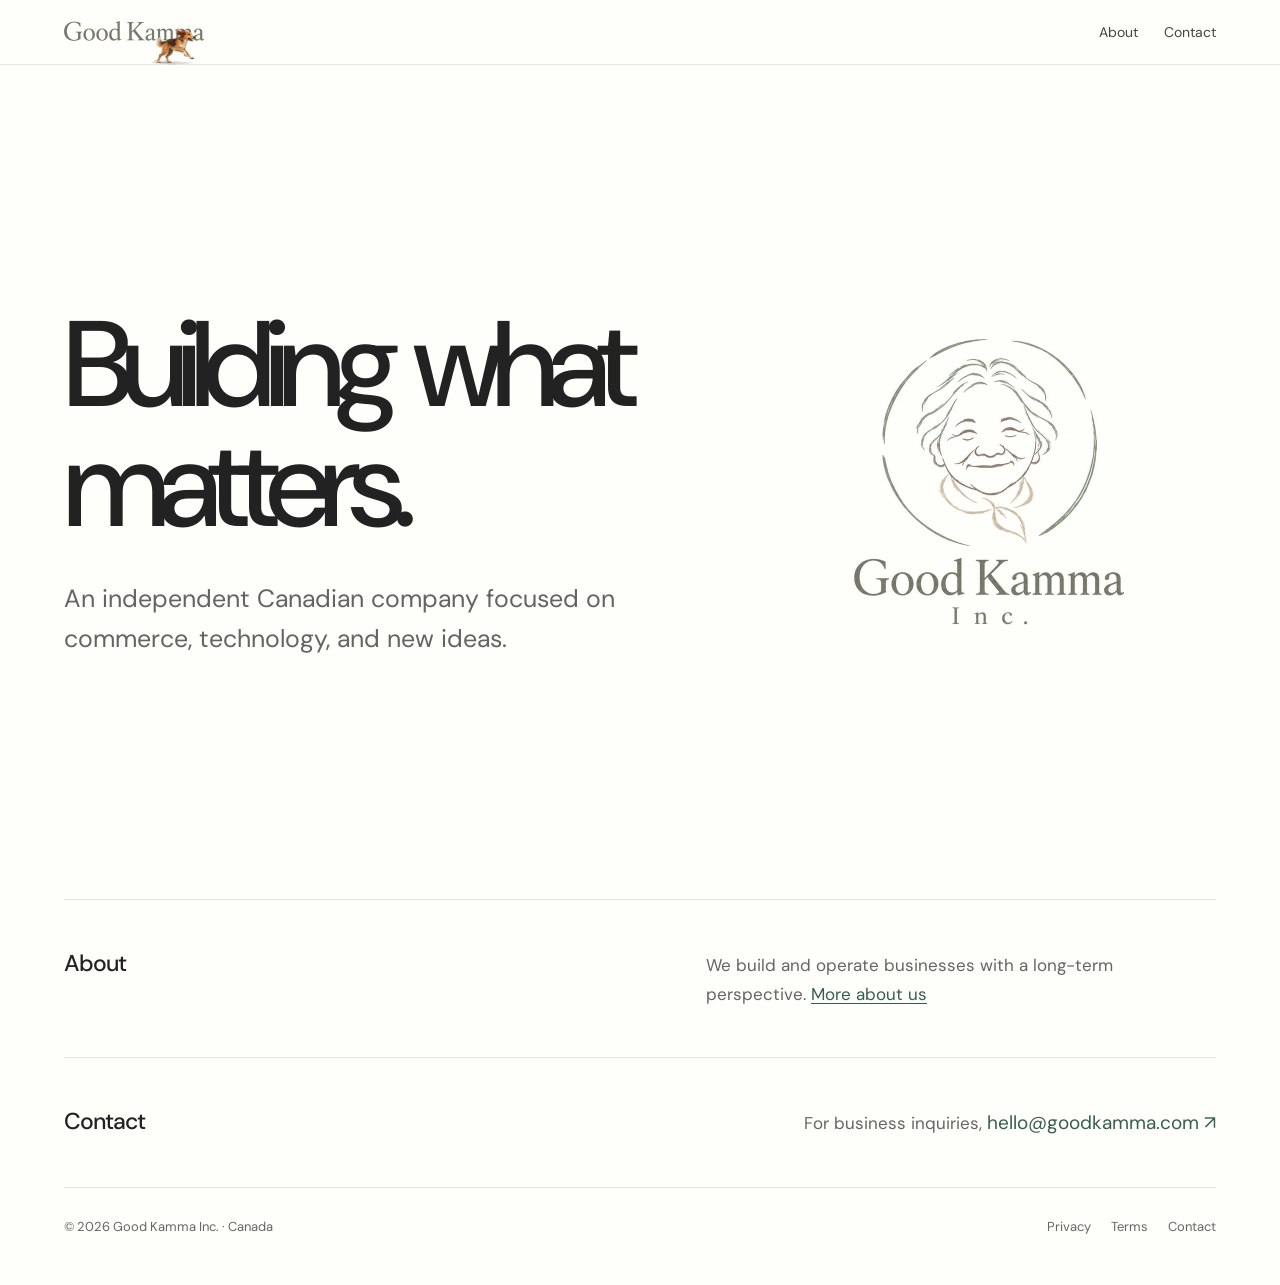
==== index.html @ e50ec26b "Restructure site to repo root, add header dog, SEO and performance work - Move site files out of goo" ====
<!doctype html>
<html lang="en-CA">
<head>
<meta charset="utf-8"><meta name="viewport" content="width=device-width, initial-scale=1">
<meta name="theme-color" content="#fefefa">
<title>Good Kamma Inc. | Canadian commerce &amp; technology company</title>
<meta name="description" content="Good Kamma Inc. is an independent company based in Alberta, Canada. We build and operate businesses in commerce and technology, and back new ideas we believe in.">
<link rel="canonical" href="https://goodkamma.com/">
<meta property="og:type" content="website"><meta property="og:site_name" content="Good Kamma Inc."><meta property="og:locale" content="en_CA">
<meta property="og:title" content="Good Kamma Inc. | Canadian commerce &amp; technology company"><meta property="og:description" content="Good Kamma Inc. is an independent company based in Alberta, Canada. We build and operate businesses in commerce and technology, and back new ideas we believe in."><meta property="og:url" content="https://goodkamma.com/">
<meta property="og:image" content="https://goodkamma.com/assets/og-image.jpg"><meta property="og:image:width" content="1200"><meta property="og:image:height" content="630"><meta property="og:image:alt" content="Good Kamma Inc. logo">
<meta name="twitter:card" content="summary_large_image">
<link rel="icon" type="image/png" href="assets/favicon.png"><link rel="apple-touch-icon" href="assets/apple-touch-icon.png">
<link rel="preconnect" href="https://fonts.googleapis.com"><link rel="preconnect" href="https://fonts.gstatic.com" crossorigin>
<link rel="stylesheet" href="https://fonts.googleapis.com/css2?family=DM+Sans:wght@400;500;600&amp;display=swap" media="print" onload="this.media='all'"><noscript><link rel="stylesheet" href="https://fonts.googleapis.com/css2?family=DM+Sans:wght@400;500;600&amp;display=swap"></noscript>
<link rel="stylesheet" href="assets/site.css">
<script type="application/ld+json">{"@context":"https://schema.org","@graph":[{"@type":"Organization","@id":"https://goodkamma.com/#organization","name":"Good Kamma Inc.","alternateName":"Good Kamma","url":"https://goodkamma.com/","logo":{"@type":"ImageObject","url":"https://goodkamma.com/assets/logo-512.png","width":512,"height":512},"image":"https://goodkamma.com/assets/og-image.jpg","email":"hello@goodkamma.com","description":"An independent Canadian company that builds and operates businesses in commerce and technology.","address":{"@type":"PostalAddress","addressRegion":"AB","addressCountry":"CA"},"areaServed":"CA","contactPoint":{"@type":"ContactPoint","contactType":"customer service","email":"hello@goodkamma.com","areaServed":"CA","availableLanguage":"English"}},{"@type":"WebSite","@id":"https://goodkamma.com/#website","url":"https://goodkamma.com/","name":"Good Kamma Inc.","inLanguage":"en-CA","publisher":{"@id":"https://goodkamma.com/#organization"}},{"@type":"WebPage","@id":"https://goodkamma.com/#webpage","url":"https://goodkamma.com/","name":"Good Kamma Inc. | Canadian commerce & technology company","description":"Good Kamma Inc. is an independent company based in Alberta, Canada. We build and operate businesses in commerce and technology, and back new ideas we believe in.","isPartOf":{"@id":"https://goodkamma.com/#website"},"about":{"@id":"https://goodkamma.com/#organization"},"inLanguage":"en-CA"}]}</script>
</head>
<body>
<header><a href="index.html" class="brand" aria-label="Good Kamma Inc. home"><img class="brand-wordmark" src="assets/wordmark.webp" width="140" height="22" alt="Good Kamma"></a><nav aria-label="Main navigation"><a href="about.html">About</a><a href="contact.html">Contact</a></nav></header>
<main id="top">
<section class="hero" aria-labelledby="heading">
<h1 id="heading">Building what<br>matters.</h1>
<p class="intro">An independent Canadian company focused on commerce, technology, and new ideas.</p>
<aside class="hero-mark">
<img class="hero-emblem" src="assets/emblem.webp" width="215" height="207" alt="Good Kamma emblem: a line drawing of a smiling grandmother inside a circle">
<img class="hero-logo-type" src="assets/logotype.webp" width="270" height="67" alt="Good Kamma Inc.">
</aside>
</section>
<section class="section" id="about"><h2>About</h2><p>We build and operate businesses with a long-term perspective. <a href="about.html" style="color:var(--green)">More about us</a></p></section>
<section class="section" id="contact"><h2>Contact</h2><p>For business inquiries, <a class="email" href="mailto:hello@goodkamma.com">hello@goodkamma.com ↗</a></p></section>
</main>
<footer><span>© <span id="year">2026</span> Good Kamma Inc. · Canada</span><nav aria-label="Legal"><a href="privacy.html">Privacy</a><a href="terms.html">Terms</a><a href="contact.html">Contact</a></nav></footer>
<script>document.getElementById('year').textContent=new Date().getFullYear()</script>
<script src="assets/dog.js" defer></script>
</body></html>
---- assets/site.css ----
:root{--ink:#222;--muted:#646464;--line:#e5e5e5;--paper:#fefefa;--green:#365f49;--red:#b8483b;--gold:#d0a03c;--blue:#3f6f8e;--page-pad:6vw;--header-h:58px}
*{box-sizing:border-box}
html{scroll-behavior:smooth}
body{margin:0;overflow-x:hidden;background:var(--paper);color:var(--ink);font-family:'DM Sans',Arial,sans-serif;-webkit-font-smoothing:antialiased}
a{color:inherit;text-decoration:none}
a:hover{text-decoration:underline}
a:focus-visible,button:focus-visible,input:focus-visible,textarea:focus-visible,select:focus-visible{outline:2px solid var(--green);outline-offset:3px}

header{height:var(--header-h);margin:auto;padding:9px var(--page-pad);border-bottom:1px solid var(--line);display:flex;align-items:center;justify-content:space-between}
.brand{display:block;line-height:1}
.brand:hover{text-decoration:none}
.brand-wordmark{display:block;width:140px;height:22px}
nav{display:flex;gap:17px;color:#444;font-size:13px}
nav a[aria-current=page]{color:var(--green);font-weight:600}

main{margin:auto;padding:0 var(--page-pad)}
.hero{position:relative;min-height:calc(100vh - var(--header-h));min-height:calc(100svh - var(--header-h));padding:36px 0;border-bottom:1px solid var(--line);display:flex;flex-direction:column;align-items:flex-start;justify-content:center}
h1{max-width:1120px;margin:0;font-size:clamp(52px,14vw,84px);font-weight:500;letter-spacing:-.075em;word-spacing:.08em;line-height:1}
.intro{max-width:650px;margin:24px 0 0;color:var(--muted);font-size:18px;line-height:1.55}
.hero-mark{position:relative;width:148px;margin:24px auto 0;align-self:center;text-align:center}
.hero-emblem{display:block;width:112px;height:108px;margin:auto}
.hero-logo-type{display:block;width:140px;height:35px;margin:7px auto 0}

.section{padding:34px 0;border-bottom:1px solid var(--line)}
.section h2{margin:0;font-size:22px;font-weight:500;letter-spacing:-.04em}
.section p{max-width:510px;margin:16px 0 0;color:var(--muted);font-size:16px;line-height:1.65}
.section .email{display:block;color:var(--green);font-size:18px}

/* Inner pages */
.page-head{padding:62px 0 40px;border-bottom:1px solid var(--line)}
.page-head h1{font-size:clamp(44px,12vw,72px);letter-spacing:-.065em;line-height:1.02}
.page-head .intro{margin-top:24px}
.meta{margin-top:20px;color:#666;font-size:14px}
.block{padding:36px 0;border-bottom:1px solid var(--line);display:grid;grid-template-columns:1fr;gap:18px}
.block h2{margin:0;font-size:22px;font-weight:500;letter-spacing:-.04em}
.block .body{max-width:680px}
.block p,.block li{color:#4a4a4a;font-size:16px;line-height:1.7}
.block p{margin:0 0 16px}
.block p:last-child{margin-bottom:0}
.block ul{margin:0 0 16px;padding-left:20px}
.block li{margin-bottom:6px}
.block a{color:var(--green);text-decoration:underline;text-underline-offset:3px}

.contact-grid{padding:40px 0;border-bottom:1px solid var(--line);display:grid;grid-template-columns:1fr;gap:42px}
.contact-grid h2{margin:0 0 14px;font-size:22px;font-weight:500;letter-spacing:-.04em}
.contact-grid p{margin:0 0 26px;color:var(--muted);font-size:16px;line-height:1.65}
.big-email{color:var(--green);font-size:clamp(21px,7vw,30px);letter-spacing:-.03em;overflow-wrap:anywhere}
form{display:grid;gap:18px}
label{display:grid;gap:8px;color:#444;font-size:14px;font-weight:500}
input,textarea,select{width:100%;min-width:0;padding:13px 14px;border:1px solid #cfcfcf;border-radius:6px;background:#fff;color:var(--ink);font:inherit;font-size:16px}
textarea{min-height:160px;resize:vertical}
input:focus,textarea:focus,select:focus{border-color:var(--green)}
input[aria-invalid=true],textarea[aria-invalid=true]{border-color:#8b2020}
form button{min-height:48px;padding:14px 24px;border:0;border-radius:6px;background:var(--green);color:#fff;cursor:pointer;font:inherit;font-size:15px;font-weight:600;justify-self:start}
form button:hover{background:#2b4c3a}
.optional{color:#666;font-weight:400}
.form-note{margin:0;color:#666;font-size:13px;line-height:1.55}

footer{margin:auto;padding:26px var(--page-pad) 40px;color:#666;font-size:13px;display:flex;flex-direction:column;gap:16px}
footer nav{gap:20px;color:#666;font-size:13px;flex-wrap:wrap}

@media(min-width:641px){
  :root{--page-pad:5vw;--header-h:65px}
  header{max-width:1380px;padding-top:10px;padding-bottom:10px}
  nav{gap:26px;font-size:14px}
  main{max-width:1380px}
  .hero{padding:48px 0}
  h1{font-size:clamp(62px,9.5vw,152px);letter-spacing:-.09em;line-height:.99}
  .intro{margin-top:34px;font-size:clamp(18px,2vw,25px);line-height:1.6}
  .section{padding:48px 0;display:flex;align-items:baseline;justify-content:space-between;gap:30px}
  .section h2{font-size:23px}
  .section p{margin:0;font-size:17px;line-height:1.7}
  .section .email{display:inline;font-size:19px}
  .page-head{padding:86px 0 52px}
  .page-head h1{font-size:clamp(48px,7vw,104px);letter-spacing:-.07em;line-height:1}
  .page-head .intro{margin-top:28px}
  .block h2,.contact-grid h2{font-size:23px}
  .block p,.block li,.contact-grid p{font-size:17px}
  footer{max-width:1380px;padding-top:30px;padding-bottom:50px;flex-direction:row;justify-content:space-between;gap:20px;flex-wrap:wrap}
}

@media(min-width:801px){
  .block{padding:48px 0;grid-template-columns:minmax(180px,1fr) 2fr;gap:30px}
  .contact-grid{padding:56px 0;grid-template-columns:1fr 1.4fr;gap:60px}
}

@media(min-width:1000px){
  .hero{display:grid;grid-template-columns:auto minmax(290px,1fr);column-gap:48px;grid-template-rows:auto auto;align-content:center;align-items:normal}
  .hero>h1{grid-column:1;align-self:end}
  .hero>.intro{grid-column:1;max-width:650px}
  .hero-mark{grid-column:2;grid-row:1/3;align-self:center;justify-self:center;width:290px;margin:0}
  .hero-emblem{width:215px;height:207px}
  .hero-logo-type{width:270px;height:67px;margin-top:12px}
}

@media(max-height:620px) and (orientation:landscape){
  .hero{padding:28px 0}
  .hero h1{font-size:clamp(48px,9vw,82px)}
  .hero .intro{margin-top:20px;font-size:17px}
  .hero-mark{right:5%;width:170px}
  .hero-emblem{width:112px;height:108px}
  .hero-logo-type{width:140px;height:35px;margin-top:7px}
}

@media(prefers-reduced-motion:reduce){html{scroll-behavior:auto}}

/* Header dog */
header{position:relative}
.dog-track{position:absolute;left:0;right:0;bottom:-1px;height:44px;overflow:hidden;pointer-events:none}
.dog{position:absolute;left:0;bottom:0;width:68px;height:42px;background:url(dog-run.webp) 0 0/2176px 42px no-repeat;will-change:transform}

/* Links inside running text need more than colour to stand out */
.section p a:not(.email),.intro a,.body p a{text-decoration:underline;text-underline-offset:3px;text-decoration-thickness:1px}
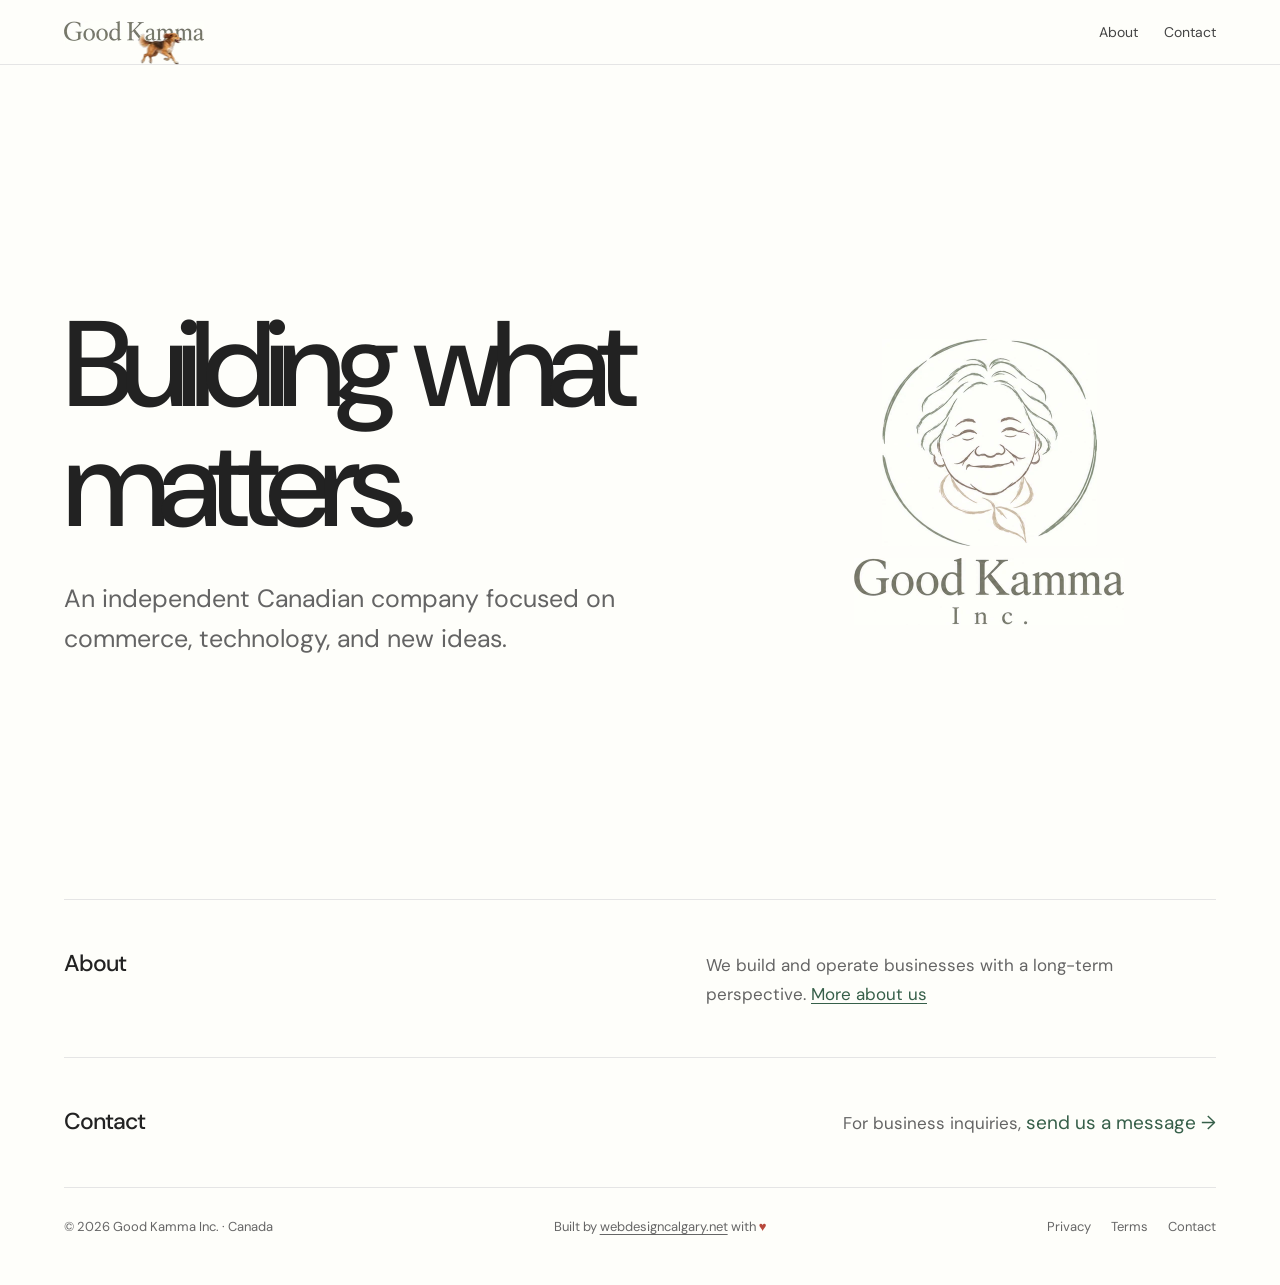
==== commit 183c1e90: "Replace email with Zoho CRM contact form, set Calgary, add footer credit - Contact page: form only (" ====
--- a/index.html
+++ b/index.html
@@ -4,17 +4,17 @@
 <meta charset="utf-8"><meta name="viewport" content="width=device-width, initial-scale=1">
 <meta name="theme-color" content="#fefefa">
 <title>Good Kamma Inc. | Canadian commerce &amp; technology company</title>
-<meta name="description" content="Good Kamma Inc. is an independent company based in Alberta, Canada. We build and operate businesses in commerce and technology, and back new ideas we believe in.">
+<meta name="description" content="Good Kamma Inc. is an independent company based in Calgary, Alberta. We build and operate businesses in commerce and technology, and back new ideas we believe in.">
 <link rel="canonical" href="https://goodkamma.com/">
 <meta property="og:type" content="website"><meta property="og:site_name" content="Good Kamma Inc."><meta property="og:locale" content="en_CA">
-<meta property="og:title" content="Good Kamma Inc. | Canadian commerce &amp; technology company"><meta property="og:description" content="Good Kamma Inc. is an independent company based in Alberta, Canada. We build and operate businesses in commerce and technology, and back new ideas we believe in."><meta property="og:url" content="https://goodkamma.com/">
+<meta property="og:title" content="Good Kamma Inc. | Canadian commerce &amp; technology company"><meta property="og:description" content="Good Kamma Inc. is an independent company based in Calgary, Alberta. We build and operate businesses in commerce and technology, and back new ideas we believe in."><meta property="og:url" content="https://goodkamma.com/">
 <meta property="og:image" content="https://goodkamma.com/assets/og-image.jpg"><meta property="og:image:width" content="1200"><meta property="og:image:height" content="630"><meta property="og:image:alt" content="Good Kamma Inc. logo">
 <meta name="twitter:card" content="summary_large_image">
 <link rel="icon" type="image/png" href="assets/favicon.png"><link rel="apple-touch-icon" href="assets/apple-touch-icon.png">
 <link rel="preconnect" href="https://fonts.googleapis.com"><link rel="preconnect" href="https://fonts.gstatic.com" crossorigin>
 <link rel="stylesheet" href="https://fonts.googleapis.com/css2?family=DM+Sans:wght@400;500;600&amp;display=swap" media="print" onload="this.media='all'"><noscript><link rel="stylesheet" href="https://fonts.googleapis.com/css2?family=DM+Sans:wght@400;500;600&amp;display=swap"></noscript>
 <link rel="stylesheet" href="assets/site.css">
-<script type="application/ld+json">{"@context":"https://schema.org","@graph":[{"@type":"Organization","@id":"https://goodkamma.com/#organization","name":"Good Kamma Inc.","alternateName":"Good Kamma","url":"https://goodkamma.com/","logo":{"@type":"ImageObject","url":"https://goodkamma.com/assets/logo-512.png","width":512,"height":512},"image":"https://goodkamma.com/assets/og-image.jpg","email":"hello@goodkamma.com","description":"An independent Canadian company that builds and operates businesses in commerce and technology.","address":{"@type":"PostalAddress","addressRegion":"AB","addressCountry":"CA"},"areaServed":"CA","contactPoint":{"@type":"ContactPoint","contactType":"customer service","email":"hello@goodkamma.com","areaServed":"CA","availableLanguage":"English"}},{"@type":"WebSite","@id":"https://goodkamma.com/#website","url":"https://goodkamma.com/","name":"Good Kamma Inc.","inLanguage":"en-CA","publisher":{"@id":"https://goodkamma.com/#organization"}},{"@type":"WebPage","@id":"https://goodkamma.com/#webpage","url":"https://goodkamma.com/","name":"Good Kamma Inc. | Canadian commerce & technology company","description":"Good Kamma Inc. is an independent company based in Alberta, Canada. We build and operate businesses in commerce and technology, and back new ideas we believe in.","isPartOf":{"@id":"https://goodkamma.com/#website"},"about":{"@id":"https://goodkamma.com/#organization"},"inLanguage":"en-CA"}]}</script>
+<script type="application/ld+json">{"@context":"https://schema.org","@graph":[{"@type":"Organization","@id":"https://goodkamma.com/#organization","name":"Good Kamma Inc.","alternateName":"Good Kamma","url":"https://goodkamma.com/","logo":{"@type":"ImageObject","url":"https://goodkamma.com/assets/logo-512.png","width":512,"height":512},"image":"https://goodkamma.com/assets/og-image.jpg","description":"An independent Canadian company that builds and operates businesses in commerce and technology.","address":{"@type":"PostalAddress","addressLocality":"Calgary","addressRegion":"AB","addressCountry":"CA"},"areaServed":"CA","contactPoint":{"@type":"ContactPoint","contactType":"customer service","url":"https://goodkamma.com/contact.html","areaServed":"CA","availableLanguage":"English"}},{"@type":"WebSite","@id":"https://goodkamma.com/#website","url":"https://goodkamma.com/","name":"Good Kamma Inc.","inLanguage":"en-CA","publisher":{"@id":"https://goodkamma.com/#organization"}},{"@type":"WebPage","@id":"https://goodkamma.com/#webpage","url":"https://goodkamma.com/","name":"Good Kamma Inc. | Canadian commerce & technology company","description":"Good Kamma Inc. is an independent company based in Calgary, Alberta. We build and operate businesses in commerce and technology, and back new ideas we believe in.","isPartOf":{"@id":"https://goodkamma.com/#website"},"about":{"@id":"https://goodkamma.com/#organization"},"inLanguage":"en-CA"}]}</script>
 </head>
 <body>
 <header><a href="index.html" class="brand" aria-label="Good Kamma Inc. home"><img class="brand-wordmark" src="assets/wordmark.webp" width="140" height="22" alt="Good Kamma"></a><nav aria-label="Main navigation"><a href="about.html">About</a><a href="contact.html">Contact</a></nav></header>
@@ -28,9 +28,9 @@
 </aside>
 </section>
 <section class="section" id="about"><h2>About</h2><p>We build and operate businesses with a long-term perspective. <a href="about.html" style="color:var(--green)">More about us</a></p></section>
-<section class="section" id="contact"><h2>Contact</h2><p>For business inquiries, <a class="email" href="mailto:hello@goodkamma.com">hello@goodkamma.com ↗</a></p></section>
+<section class="section" id="contact"><h2>Contact</h2><p>For business inquiries, <a class="email" href="contact.html">send us a message →</a></p></section>
 </main>
-<footer><span>© <span id="year">2026</span> Good Kamma Inc. · Canada</span><nav aria-label="Legal"><a href="privacy.html">Privacy</a><a href="terms.html">Terms</a><a href="contact.html">Contact</a></nav></footer>
+<footer><span>© <span id="year">2026</span> Good Kamma Inc. · Canada</span><span class="credit">Built by <a href="https://webdesigncalgary.net">webdesigncalgary.net</a> with <span class="heart" role="img" aria-label="love">♥</span></span><nav aria-label="Legal"><a href="privacy.html">Privacy</a><a href="terms.html">Terms</a><a href="contact.html">Contact</a></nav></footer>
 <script>document.getElementById('year').textContent=new Date().getFullYear()</script>
 <script src="assets/dog.js" defer></script>
 </body></html>
--- a/assets/site.css
+++ b/assets/site.css
@@ -44,7 +44,6 @@
 .contact-grid{padding:40px 0;border-bottom:1px solid var(--line);display:grid;grid-template-columns:1fr;gap:42px}
 .contact-grid h2{margin:0 0 14px;font-size:22px;font-weight:500;letter-spacing:-.04em}
 .contact-grid p{margin:0 0 26px;color:var(--muted);font-size:16px;line-height:1.65}
-.big-email{color:var(--green);font-size:clamp(21px,7vw,30px);letter-spacing:-.03em;overflow-wrap:anywhere}
 form{display:grid;gap:18px}
 label{display:grid;gap:8px;color:#444;font-size:14px;font-weight:500}
 input,textarea,select{width:100%;min-width:0;padding:13px 14px;border:1px solid #cfcfcf;border-radius:6px;background:#fff;color:var(--ink);font:inherit;font-size:16px}
@@ -55,6 +54,7 @@
 form button:hover{background:#2b4c3a}
 .optional{color:#666;font-weight:400}
 .form-note{margin:0;color:#666;font-size:13px;line-height:1.55}
+.hp{position:absolute;left:-9999px;width:1px;height:1px;overflow:hidden}
 
 footer{margin:auto;padding:26px var(--page-pad) 40px;color:#666;font-size:13px;display:flex;flex-direction:column;gap:16px}
 footer nav{gap:20px;color:#666;font-size:13px;flex-wrap:wrap}
@@ -111,3 +111,10 @@
 
 /* Links inside running text need more than colour to stand out */
 .section p a:not(.email),.intro a,.body p a{text-decoration:underline;text-underline-offset:3px;text-decoration-thickness:1px}
+.credit a{text-decoration:underline;text-underline-offset:3px;text-decoration-thickness:1px}
+.heart{color:var(--red)}
+.captcha{display:grid;gap:8px;color:#444;font-size:14px;font-weight:500}
+.captcha-row{display:flex;align-items:center;gap:14px}
+.captcha-row img{width:150px;height:50px;border:1px solid #cfcfcf;border-radius:6px;background:#fff}
+form .captcha-reload{min-height:0;padding:0;border:0;background:none;color:var(--green);cursor:pointer;font:inherit;font-size:14px;text-decoration:underline;text-underline-offset:3px}
+input[name=enterdigest]{max-width:220px}
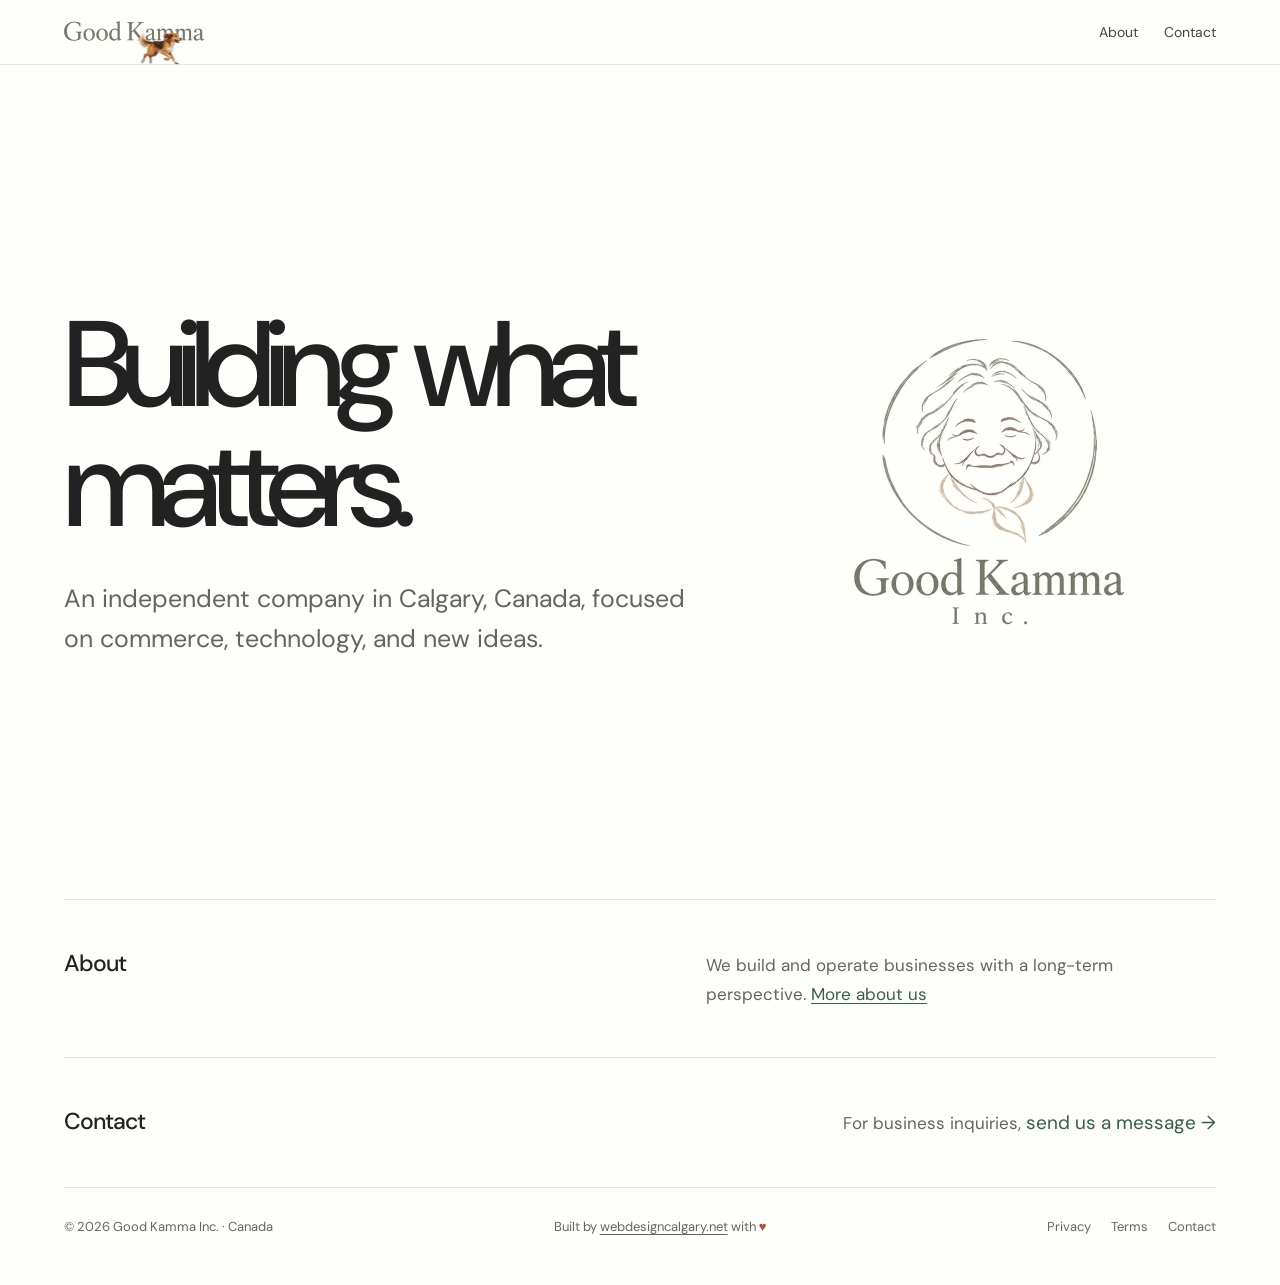
==== commit 3c49c1b8: "Fix mobile footer, complete schema graph, refine keywords and search meta - Footer: stay stacked unt" ====
--- a/index.html
+++ b/index.html
@@ -4,24 +4,26 @@
 <meta charset="utf-8"><meta name="viewport" content="width=device-width, initial-scale=1">
 <meta name="theme-color" content="#fefefa">
 <title>Good Kamma Inc. | Canadian commerce &amp; technology company</title>
-<meta name="description" content="Good Kamma Inc. is an independent company based in Calgary, Alberta. We build and operate businesses in commerce and technology, and back new ideas we believe in.">
+<meta name="description" content="Good Kamma Inc. is an independent company in Calgary, Alberta. We build and operate businesses in commerce and technology, and back new ideas.">
 <link rel="canonical" href="https://goodkamma.com/">
+<meta name="robots" content="index, follow, max-snippet:-1, max-image-preview:large, max-video-preview:-1">
+<link rel="alternate" hreflang="en-CA" href="https://goodkamma.com/"><link rel="alternate" hreflang="x-default" href="https://goodkamma.com/">
 <meta property="og:type" content="website"><meta property="og:site_name" content="Good Kamma Inc."><meta property="og:locale" content="en_CA">
-<meta property="og:title" content="Good Kamma Inc. | Canadian commerce &amp; technology company"><meta property="og:description" content="Good Kamma Inc. is an independent company based in Calgary, Alberta. We build and operate businesses in commerce and technology, and back new ideas we believe in."><meta property="og:url" content="https://goodkamma.com/">
-<meta property="og:image" content="https://goodkamma.com/assets/og-image.jpg"><meta property="og:image:width" content="1200"><meta property="og:image:height" content="630"><meta property="og:image:alt" content="Good Kamma Inc. logo">
-<meta name="twitter:card" content="summary_large_image">
+<meta property="og:title" content="Good Kamma Inc. | Canadian commerce &amp; technology company"><meta property="og:description" content="Good Kamma Inc. is an independent company in Calgary, Alberta. We build and operate businesses in commerce and technology, and back new ideas."><meta property="og:url" content="https://goodkamma.com/">
+<meta property="og:image" content="https://goodkamma.com/assets/og-image.jpg"><meta property="og:image:type" content="image/jpeg"><meta property="og:image:width" content="1200"><meta property="og:image:height" content="630"><meta property="og:image:alt" content="Good Kamma Inc. logo">
+<meta name="twitter:card" content="summary_large_image"><meta name="twitter:title" content="Good Kamma Inc. | Canadian commerce &amp; technology company"><meta name="twitter:description" content="Good Kamma Inc. is an independent company in Calgary, Alberta. We build and operate businesses in commerce and technology, and back new ideas."><meta name="twitter:image" content="https://goodkamma.com/assets/og-image.jpg"><meta name="twitter:image:alt" content="Good Kamma Inc. logo">
 <link rel="icon" type="image/png" href="assets/favicon.png"><link rel="apple-touch-icon" href="assets/apple-touch-icon.png">
 <link rel="preconnect" href="https://fonts.googleapis.com"><link rel="preconnect" href="https://fonts.gstatic.com" crossorigin>
 <link rel="stylesheet" href="https://fonts.googleapis.com/css2?family=DM+Sans:wght@400;500;600&amp;display=swap" media="print" onload="this.media='all'"><noscript><link rel="stylesheet" href="https://fonts.googleapis.com/css2?family=DM+Sans:wght@400;500;600&amp;display=swap"></noscript>
 <link rel="stylesheet" href="assets/site.css">
-<script type="application/ld+json">{"@context":"https://schema.org","@graph":[{"@type":"Organization","@id":"https://goodkamma.com/#organization","name":"Good Kamma Inc.","alternateName":"Good Kamma","url":"https://goodkamma.com/","logo":{"@type":"ImageObject","url":"https://goodkamma.com/assets/logo-512.png","width":512,"height":512},"image":"https://goodkamma.com/assets/og-image.jpg","description":"An independent Canadian company that builds and operates businesses in commerce and technology.","address":{"@type":"PostalAddress","addressLocality":"Calgary","addressRegion":"AB","addressCountry":"CA"},"areaServed":"CA","contactPoint":{"@type":"ContactPoint","contactType":"customer service","url":"https://goodkamma.com/contact.html","areaServed":"CA","availableLanguage":"English"}},{"@type":"WebSite","@id":"https://goodkamma.com/#website","url":"https://goodkamma.com/","name":"Good Kamma Inc.","inLanguage":"en-CA","publisher":{"@id":"https://goodkamma.com/#organization"}},{"@type":"WebPage","@id":"https://goodkamma.com/#webpage","url":"https://goodkamma.com/","name":"Good Kamma Inc. | Canadian commerce & technology company","description":"Good Kamma Inc. is an independent company based in Calgary, Alberta. We build and operate businesses in commerce and technology, and back new ideas we believe in.","isPartOf":{"@id":"https://goodkamma.com/#website"},"about":{"@id":"https://goodkamma.com/#organization"},"inLanguage":"en-CA"}]}</script>
+<script type="application/ld+json">{"@context":"https://schema.org","@graph":[{"@type":"Organization","@id":"https://goodkamma.com/#organization","name":"Good Kamma Inc.","legalName":"Good Kamma Inc.","alternateName":"Good Kamma","url":"https://goodkamma.com/","logo":{"@type":"ImageObject","@id":"https://goodkamma.com/#logo","url":"https://goodkamma.com/assets/logo-512.png","width":512,"height":512,"caption":"Good Kamma Inc."},"image":{"@id":"https://goodkamma.com/#logo"},"description":"An independent Canadian company that builds and operates businesses in commerce and technology.","address":{"@type":"PostalAddress","addressLocality":"Calgary","addressRegion":"AB","addressCountry":"CA"},"areaServed":{"@type":"Country","name":"Canada"}},{"@type":"WebSite","@id":"https://goodkamma.com/#website","url":"https://goodkamma.com/","name":"Good Kamma Inc.","inLanguage":"en-CA","publisher":{"@id":"https://goodkamma.com/#organization"}},{"@type":"WebPage","@id":"https://goodkamma.com/#webpage","url":"https://goodkamma.com/","name":"Good Kamma Inc. | Canadian commerce & technology company","description":"Good Kamma Inc. is an independent company in Calgary, Alberta. We build and operate businesses in commerce and technology, and back new ideas.","isPartOf":{"@id":"https://goodkamma.com/#website"},"about":{"@id":"https://goodkamma.com/#organization"},"publisher":{"@id":"https://goodkamma.com/#organization"},"inLanguage":"en-CA","primaryImageOfPage":{"@id":"https://goodkamma.com/#logo"}}]}</script>
 </head>
 <body>
 <header><a href="index.html" class="brand" aria-label="Good Kamma Inc. home"><img class="brand-wordmark" src="assets/wordmark.webp" width="140" height="22" alt="Good Kamma"></a><nav aria-label="Main navigation"><a href="about.html">About</a><a href="contact.html">Contact</a></nav></header>
 <main id="top">
 <section class="hero" aria-labelledby="heading">
 <h1 id="heading">Building what<br>matters.</h1>
-<p class="intro">An independent Canadian company focused on commerce, technology, and new ideas.</p>
+<p class="intro">An independent company in Calgary, Canada, focused on commerce, technology, and new ideas.</p>
 <aside class="hero-mark">
 <img class="hero-emblem" src="assets/emblem.webp" width="215" height="207" alt="Good Kamma emblem: a line drawing of a smiling grandmother inside a circle">
 <img class="hero-logo-type" src="assets/logotype.webp" width="270" height="67" alt="Good Kamma Inc.">
--- a/assets/site.css
+++ b/assets/site.css
@@ -76,7 +76,11 @@
   .page-head .intro{margin-top:28px}
   .block h2,.contact-grid h2{font-size:23px}
   .block p,.block li,.contact-grid p{font-size:17px}
-  footer{max-width:1380px;padding-top:30px;padding-bottom:50px;flex-direction:row;justify-content:space-between;gap:20px;flex-wrap:wrap}
+  footer{max-width:1380px;padding-top:30px;padding-bottom:50px}
+}
+
+@media(min-width:900px){
+  footer{flex-direction:row;justify-content:space-between;align-items:center;gap:20px}
 }
 
 @media(min-width:801px){
